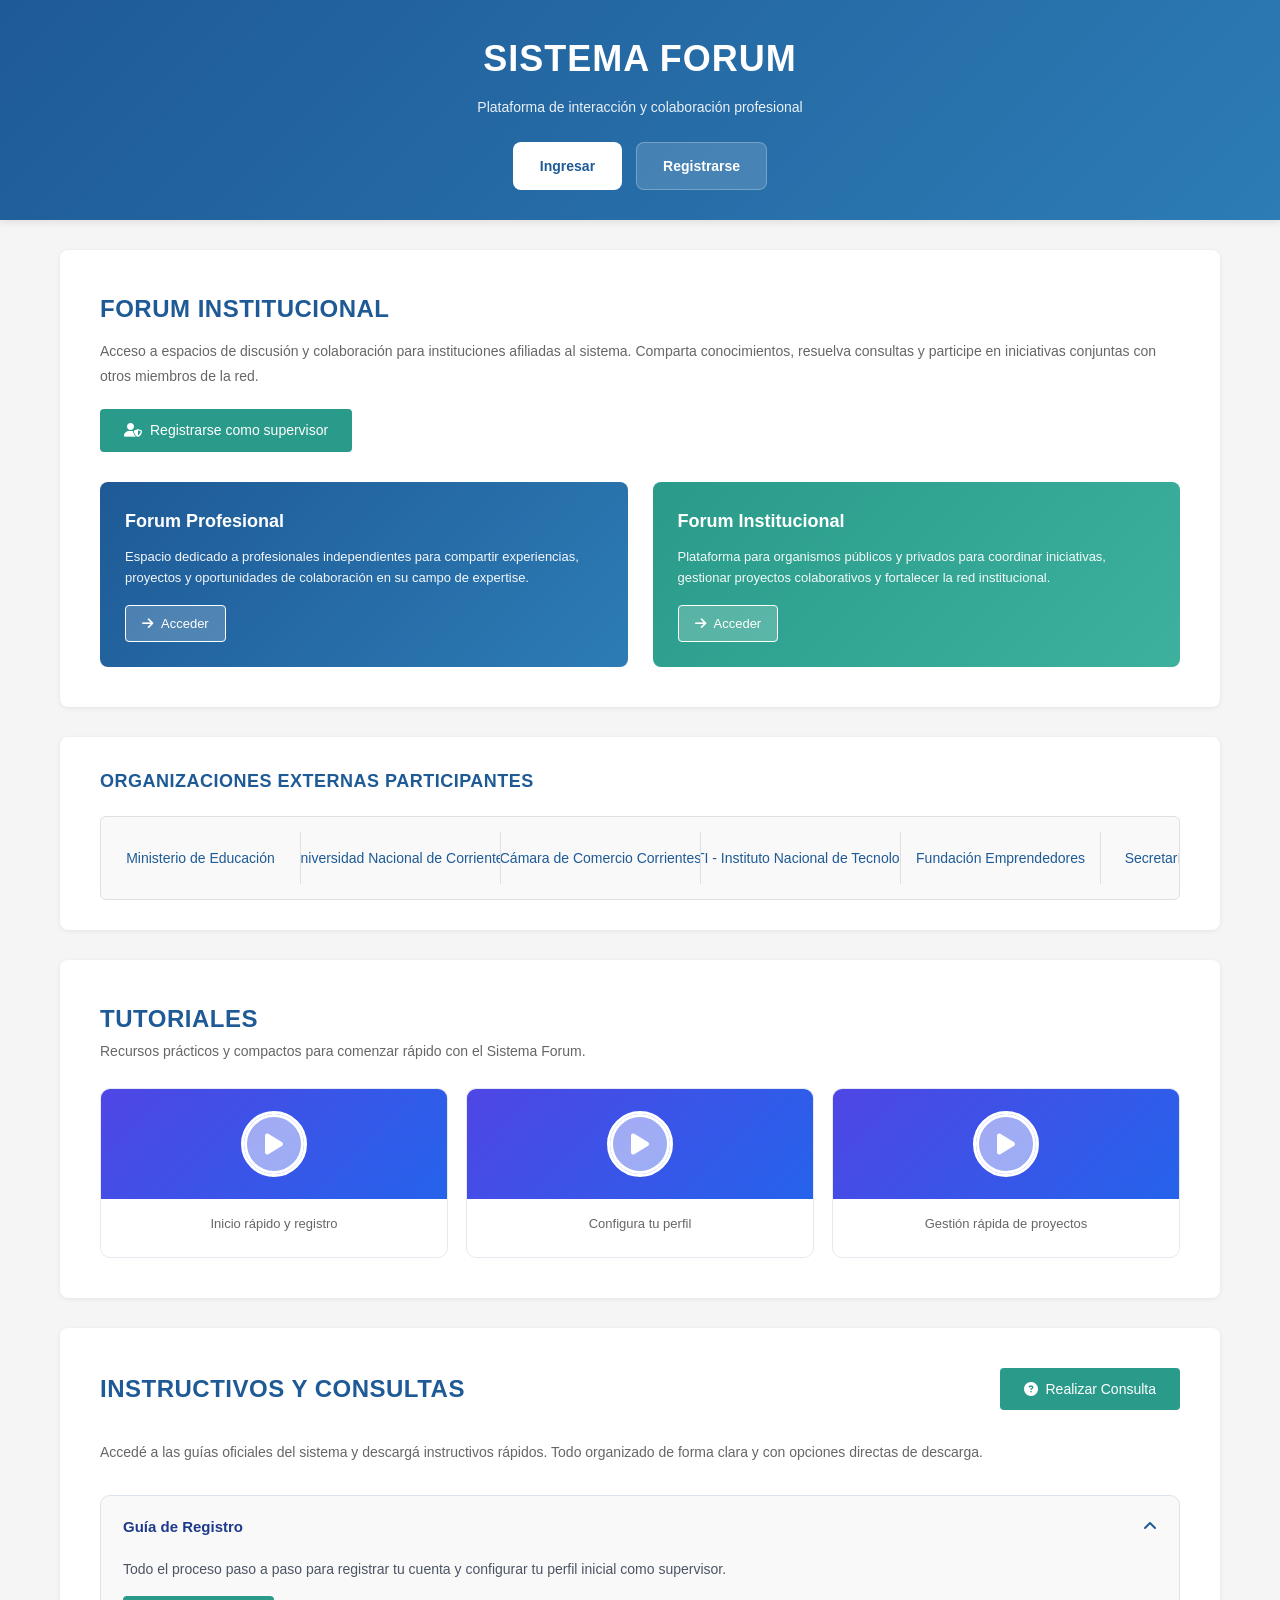
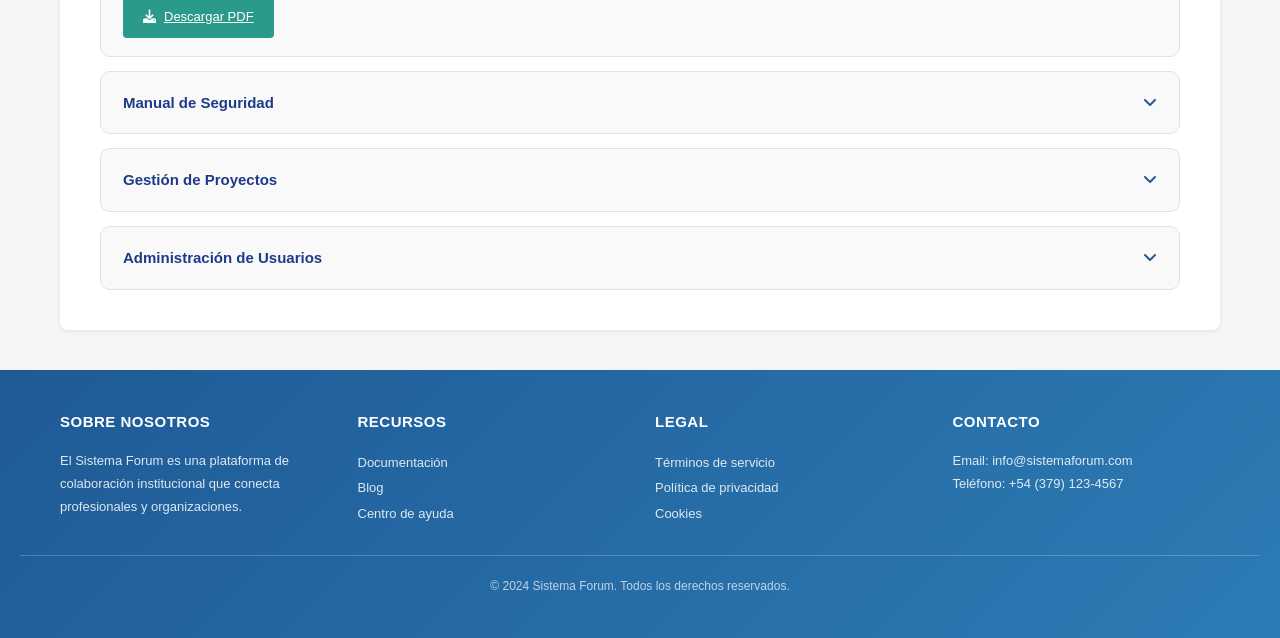
==== sistema_forum (1).html @ aa0a48fd "Add files via upload" ====
<!doctype html>
<html lang="es">
  <head>
    <meta charset="UTF-8" />
    <meta name="viewport" content="width=device-width, initial-scale=1.0" />
    <title>Sistema Forum</title>
    <link
      rel="stylesheet"
      href="https://cdnjs.cloudflare.com/ajax/libs/font-awesome/6.4.0/css/all.min.css"
    />
    <style>
      * {
        margin: 0;
        padding: 0;
        box-sizing: border-box;
      }

      body {
        font-family:
          -apple-system, BlinkMacSystemFont, "Segoe UI", Roboto,
          "Helvetica Neue", Arial, sans-serif;
        background-color: #f5f5f5;
        color: #333;
        line-height: 1.6;
      }

      /* Header */
      header {
        background: linear-gradient(135deg, #1e5a96 0%, #2d7cb5 100%);
        color: white;
        padding: 30px 20px;
        text-align: center;
        box-shadow: 0 2px 8px rgba(0, 0, 0, 0.1);
        position: relative;
      }

      .hero-actions {
        display: flex;
        justify-content: center;
        flex-wrap: wrap;
        gap: 14px;
        margin-top: 24px;
      }

      .btn {
        display: inline-flex;
        align-items: center;
        justify-content: center;
        padding: 12px 26px;
        font-weight: 600;
        border-radius: 8px;
        text-decoration: none;
        transition: all 0.2s ease;
        font-size: 14px;
        border: 1px solid transparent;
      }

      .btn-hero {
        background: #ffffff;
        color: #1e5a96;
        border-color: rgba(255, 255, 255, 0.5);
      }

      .btn-hero:hover {
        background: rgba(255, 255, 255, 0.95);
        transform: translateY(-1px);
      }

      .btn-secondary {
        background: rgba(255, 255, 255, 0.15);
        color: white;
        border-color: rgba(255, 255, 255, 0.25);
      }

      .btn-secondary:hover {
        background: rgba(255, 255, 255, 0.3);
        transform: translateY(-1px);
      }

      .btn-action {
        background: #2a9b8a;
        color: white;
        padding: 10px 24px;
        border: none;
        border-radius: 4px;
        cursor: pointer;
        font-weight: 500;
        font-size: 14px;
        transition: background 0.3s;
        text-decoration: none;
        display: inline-flex;
        align-items: center;
        gap: 8px;
      }

      .btn-action:hover {
        background: #229073;
      }

      header h1 {
        font-size: 36px;
        font-weight: 600;
        margin-bottom: 8px;
        letter-spacing: 1px;
      }

      header p {
        font-size: 14px;
        color: rgba(255, 255, 255, 0.9);
      }

      /* Container */
      .container {
        max-width: 1200px;
        margin: 0 auto;
        padding: 0 20px;
      }

      /* Sección Principal */
      section {
        background: white;
        margin: 30px auto;
        padding: 40px;
        border-radius: 8px;
        box-shadow: 0 1px 4px rgba(0, 0, 0, 0.08);
      }

      .section-header {
        display: flex;
        justify-content: space-between;
        align-items: center;
        margin-bottom: 10px;
      }

      section h2 {
        font-size: 24px;
        font-weight: 600;
        color: #1e5a96;
        text-transform: uppercase;
        letter-spacing: 0.5px;
      }

      section > p:first-of-type {
        color: #666;
        margin-bottom: 20px;
        font-size: 14px;
        line-height: 1.8;
      }

      /* Action Button */
      .btn-primary {
        background: #1e5a96;
        color: white;
        padding: 11px 28px;
        border: none;
        border-radius: 4px;
        text-decoration: none;
        cursor: pointer;
        font-weight: 500;
        font-size: 14px;
        transition: background 0.3s;
        display: inline-block;
      }

      .btn-primary:hover {
        background: #164272;
      }

      .btn-action {
        background: #2a9b8a;
        color: white;
        padding: 10px 24px;
        border: none;
        border-radius: 4px;
        cursor: pointer;
        font-weight: 500;
        font-size: 14px;
        transition: background 0.3s;
        text-decoration: none;
        display: inline-flex;
        align-items: center;
        gap: 8px;
      }

      .btn-action:hover {
        background: #229073;
      }

      /* Forums Cards */
      .forums-container {
        display: grid;
        grid-template-columns: repeat(auto-fit, minmax(280px, 1fr));
        gap: 25px;
        margin-top: 30px;
      }

      .forum-card {
        padding: 25px;
        border-radius: 8px;
        color: white;
        display: flex;
        flex-direction: column;
        transition:
          transform 0.3s,
          box-shadow 0.3s;
      }

      .forum-card:hover {
        transform: translateY(-4px);
        box-shadow: 0 8px 16px rgba(0, 0, 0, 0.15);
      }

      .forum-card.profesional {
        background: linear-gradient(135deg, #1e5a96 0%, #2d7cb5 100%);
      }

      .forum-card.institucional {
        background: linear-gradient(135deg, #2a9b8a 0%, #3db09e 100%);
      }

      .forum-card h3 {
        font-size: 18px;
        font-weight: 600;
        margin-bottom: 12px;
      }

      .forum-card p {
        font-size: 13px;
        line-height: 1.6;
        opacity: 0.95;
        flex-grow: 1;
        margin-bottom: 16px;
      }

      .forum-card-button {
        background: rgba(255, 255, 255, 0.2);
        border: 1.5px solid white;
        color: white;
        padding: 10px 16px;
        border-radius: 4px;
        cursor: pointer;
        font-weight: 500;
        font-size: 13px;
        transition: all 0.3s;
        align-self: flex-start;
        display: inline-flex;
        align-items: center;
        gap: 8px;
      }

      .forum-card-button:hover {
        background: rgba(255, 255, 255, 0.3);
      }

      /* Carrusel de Organizaciones */
      .carousel-section {
        margin: 30px auto;
        background: white;
        padding: 30px 40px;
        border-radius: 8px;
        box-shadow: 0 1px 4px rgba(0, 0, 0, 0.08);
      }

      .carousel-section h3 {
        font-size: 18px;
        font-weight: 600;
        color: #1e5a96;
        margin-bottom: 20px;
        text-transform: uppercase;
        letter-spacing: 0.5px;
      }

      .carousel-wrapper {
        overflow: hidden;
        background: #f9f9f9;
        border-radius: 6px;
        border: 1px solid #e0e0e0;
      }

      .carousel-track {
        display: flex;
        animation: scroll-left 20s linear infinite;
        width: max-content;
        padding: 15px 0;
      }

      .carousel-track:hover {
        animation-play-state: paused;
      }

      @keyframes scroll-left {
        0% {
          transform: translateX(0);
        }
        100% {
          transform: translateX(-50%);
        }
      }

      .carousel-item {
        flex-shrink: 0;
        width: 200px;
        height: auto;
        display: flex;
        align-items: center;
        justify-content: center;
        padding: 15px 20px;
        font-size: 14px;
        font-weight: 500;
        color: #1e5a96;
        border-right: 1px solid #e0e0e0;
        text-align: center;
        white-space: nowrap;
        overflow: hidden;
        text-overflow: ellipsis;
      }

      .carousel-item:last-child {
        border-right: none;
      }

      /* Tutoriales */
      .tutorials-container {
        display: grid;
        grid-template-columns: repeat(auto-fit, minmax(220px, 1fr));
        gap: 18px;
        margin-top: 24px;
      }

      .tutorial-card {
        background: #ffffff;
        border-radius: 10px;
        overflow: hidden;
        border: 1px solid #e6eaf0;
        transition:
          transform 0.25s,
          box-shadow 0.25s;
        cursor: pointer;
        position: relative;
        min-height: 170px;
      }

      .tutorial-card:hover {
        transform: translateY(-3px);
        box-shadow: 0 6px 15px rgba(0, 0, 0, 0.08);
      }

      .tutorial-thumbnail {
        width: 100%;
        height: 110px;
        background: linear-gradient(135deg, #4f46e5 0%, #2563eb 100%);
        display: flex;
        align-items: center;
        justify-content: center;
        font-size: 42px;
        color: white;
        position: relative;
        overflow: hidden;
      }

      .tutorial-thumbnail::after {
        content: "";
        position: absolute;
        width: 60px;
        height: 60px;
        background: rgba(255, 255, 255, 0.3);
        border-radius: 50%;
        display: flex;
        align-items: center;
        justify-content: center;
        border: 3px solid white;
      }

      .tutorial-card:hover .tutorial-thumbnail::after {
        background: rgba(255, 255, 255, 0.5);
      }

      .play-icon {
        position: absolute;
        width: 60px;
        height: 60px;
        background: rgba(255, 255, 255, 0.3);
        border-radius: 50%;
        display: flex;
        align-items: center;
        justify-content: center;
        border: 3px solid white;
        font-size: 24px;
        color: white;
        transition: all 0.3s;
      }

      .tutorial-card:hover .play-icon {
        background: rgba(255, 255, 255, 0.6);
        transform: scale(1.1);
      }

      .tutorial-content {
        padding: 15px;
        text-align: center;
      }

      .tutorial-content p {
        font-size: 13px;
        color: #666;
        font-weight: 500;
      }

      /* Instructivos - PDFs */
      .instructivos-section {
        background: white;
        margin: 30px auto;
        padding: 40px;
        border-radius: 8px;
        box-shadow: 0 1px 4px rgba(0, 0, 0, 0.08);
      }

      .instructivos-header {
        display: flex;
        justify-content: space-between;
        align-items: center;
        margin-bottom: 30px;
      }

      .instructivos-header h2 {
        font-size: 24px;
        font-weight: 600;
        color: #1e5a96;
        text-transform: uppercase;
        letter-spacing: 0.5px;
      }

      .instructivos-grid {
        display: grid;
        grid-template-columns: repeat(auto-fit, minmax(300px, 1fr));
        gap: 20px;
        margin-top: 20px;
      }

      .pdf-item {
        background: #f9f9f9;
        border: 1px solid #e0e0e0;
        border-radius: 6px;
        padding: 20px;
        display: flex;
        flex-direction: column;
        transition: all 0.3s;
      }

      .pdf-item:hover {
        box-shadow: 0 4px 12px rgba(0, 0, 0, 0.1);
        transform: translateY(-2px);
      }

      .pdf-icon {
        width: 50px;
        height: 50px;
        background: linear-gradient(135deg, #d85a30 0%, #993c1d 100%);
        border-radius: 4px;
        display: flex;
        align-items: center;
        justify-content: center;
        color: white;
        font-size: 24px;
        margin-bottom: 15px;
      }

      .pdf-item h3 {
        font-size: 15px;
        font-weight: 600;
        color: #1e5a96;
        margin-bottom: 8px;
      }

      .pdf-item p {
        font-size: 13px;
        color: #666;
        line-height: 1.6;
        flex-grow: 1;
        margin-bottom: 15px;
      }

      .btn-download {
        background: #2a9b8a;
        color: white;
        padding: 10px 20px;
        border: none;
        border-radius: 4px;
        cursor: pointer;
        font-weight: 500;
        font-size: 13px;
        transition: background 0.3s;
        display: inline-flex;
        align-items: center;
        gap: 8px;
        align-self: flex-start;
      }

      .btn-download:hover {
        background: #229073;
      }

      /* Acordeón simplificado para instructivos */
      .accordion {
        display: grid;
        gap: 14px;
      }

      .accordion-item {
        background: #f9f9f9;
        border: 1px solid #dce3ea;
        border-radius: 10px;
        overflow: hidden;
      }

      .accordion-item summary {
        list-style: none;
        cursor: pointer;
        padding: 18px 22px;
        display: flex;
        justify-content: space-between;
        align-items: center;
        font-weight: 600;
        color: #1e3a8a;
        font-size: 15px;
      }

      .accordion-item summary::-webkit-details-marker {
        display: none;
      }

      .accordion-item summary::after {
        content: "\f107";
        font-family: "Font Awesome 6 Free";
        font-weight: 900;
        font-size: 16px;
        color: #1e5a96;
      }

      .accordion-item[open] summary::after {
        content: "\f106";
      }

      .accordion-body {
        padding: 0 22px 18px;
        color: #4b5563;
        font-size: 14px;
        line-height: 1.7;
      }

      .accordion-body p {
        margin-bottom: 14px;
      }

      .accordion-body .btn-download {
        margin-top: 0;
      }

      /* Footer */
      footer {
        background: linear-gradient(135deg, #1e5a96 0%, #2d7cb5 100%);
        color: white;
        padding: 40px 20px;
        text-align: center;
        margin-top: 40px;
      }

      footer .container {
        display: grid;
        grid-template-columns: repeat(auto-fit, minmax(200px, 1fr));
        gap: 30px;
        text-align: left;
        margin-bottom: 30px;
      }

      footer h3 {
        font-size: 15px;
        font-weight: 600;
        margin-bottom: 15px;
        text-transform: uppercase;
        letter-spacing: 0.5px;
      }

      footer p,
      footer a {
        font-size: 13px;
        color: rgba(255, 255, 255, 0.85);
        text-decoration: none;
        line-height: 1.8;
      }

      footer a:hover {
        color: white;
      }

      footer .divider {
        width: 100%;
        height: 1px;
        background: rgba(255, 255, 255, 0.2);
        margin: 20px 0;
      }

      footer .bottom-text {
        font-size: 12px;
        color: rgba(255, 255, 255, 0.7);
      }

      /* Responsive */
      @media (max-width: 768px) {
        header h1 {
          font-size: 28px;
        }

        .header-top {
          flex-direction: column;
          gap: 8px;
        }

        .btn-header {
          width: 100%;
        }

        section,
        .carousel-section {
          padding: 25px;
          margin: 20px auto;
        }

        .section-header {
          flex-direction: column;
          align-items: flex-start;
          gap: 15px;
        }

        .forums-container {
          grid-template-columns: 1fr;
        }

        .tutorials-container {
          grid-template-columns: repeat(2, 1fr);
        }

        .instructivos-grid {
          grid-template-columns: 1fr;
        }

        .carousel-item {
          width: 150px;
          padding: 12px 15px;
        }

        .carousel-track {
          padding: 12px 0;
        }
      }
    </style>
  </head>
  <body>
    <!-- Header -->
    <header>
      <h1>SISTEMA FORUM</h1>
      <p>Plataforma de interacción y colaboración profesional</p>
      <div class="hero-actions">
        <a href="#" class="btn btn-hero">Ingresar</a>
        <a href="#" class="btn btn-secondary">Registrarse</a>
      </div>
    </header>

    <!-- Contenedor Principal -->
    <div class="container">
      <!-- Sección Forum Institucional -->
      <section>
        <div class="section-header">
          <h2>Forum Institucional</h2>
        </div>
        <p>
          Acceso a espacios de discusión y colaboración para instituciones
          afiliadas al sistema. Comparta conocimientos, resuelva consultas y
          participe en iniciativas conjuntas con otros miembros de la red.
        </p>
        <a href="#" class="btn-action"
          ><i class="fas fa-user-shield"></i> Registrarse como supervisor</a
        >

        <div class="forums-container">
          <div class="forum-card profesional">
            <h3>Forum Profesional</h3>
            <p>
              Espacio dedicado a profesionales independientes para compartir
              experiencias, proyectos y oportunidades de colaboración en su
              campo de expertise.
            </p>
            <button class="forum-card-button">
              <i class="fas fa-arrow-right"></i> Acceder
            </button>
          </div>
          <div class="forum-card institucional">
            <h3>Forum Institucional</h3>
            <p>
              Plataforma para organismos públicos y privados para coordinar
              iniciativas, gestionar proyectos colaborativos y fortalecer la red
              institucional.
            </p>
            <button class="forum-card-button">
              <i class="fas fa-arrow-right"></i> Acceder
            </button>
          </div>
        </div>
      </section>

      <!-- Carrusel de Organizaciones -->
      <div class="carousel-section">
        <h3>Organizaciones Externas Participantes</h3>
        <div class="carousel-wrapper">
          <div class="carousel-track">
            <div class="carousel-item">Ministerio de Educación</div>
            <div class="carousel-item">Universidad Nacional de Corrientes</div>
            <div class="carousel-item">Cámara de Comercio Corrientes</div>
            <div class="carousel-item">
              INTI - Instituto Nacional de Tecnología
            </div>
            <div class="carousel-item">Fundación Emprendedores</div>
            <div class="carousel-item">Secretaría de Desarrollo</div>
            <div class="carousel-item">Asociación de Profesionales</div>
            <div class="carousel-item">Banco de Desarrollo</div>
            <div class="carousel-item">Ministerio de Educación</div>
            <div class="carousel-item">Universidad Nacional de Corrientes</div>
            <div class="carousel-item">Cámara de Comercio Corrientes</div>
            <div class="carousel-item">
              INTI - Instituto Nacional de Tecnología
            </div>
            <div class="carousel-item">Fundación Emprendedores</div>
            <div class="carousel-item">Secretaría de Desarrollo</div>
            <div class="carousel-item">Asociación de Profesionales</div>
            <div class="carousel-item">Banco de Desarrollo</div>
          </div>
        </div>
      </div>

      <!-- Sección Tutoriales -->
      <section>
        <h2>Tutoriales</h2>
        <p>
          Recursos prácticos y compactos para comenzar rápido con el Sistema
          Forum.
        </p>

        <div class="tutorials-container">
          <a
            href="https://youtube.com"
            target="_blank"
            style="text-decoration: none; color: inherit"
          >
            <div class="tutorial-card">
              <div class="tutorial-thumbnail">
                <i class="fas fa-play play-icon"></i>
              </div>
              <div class="tutorial-content">
                <p>Inicio rápido y registro</p>
              </div>
            </div>
          </a>
          <a
            href="https://youtube.com"
            target="_blank"
            style="text-decoration: none; color: inherit"
          >
            <div class="tutorial-card">
              <div class="tutorial-thumbnail">
                <i class="fas fa-play play-icon"></i>
              </div>
              <div class="tutorial-content">
                <p>Configura tu perfil</p>
              </div>
            </div>
          </a>
          <a
            href="https://youtube.com"
            target="_blank"
            style="text-decoration: none; color: inherit"
          >
            <div class="tutorial-card">
              <div class="tutorial-thumbnail">
                <i class="fas fa-play play-icon"></i>
              </div>
              <div class="tutorial-content">
                <p>Gestión rápida de proyectos</p>
              </div>
            </div>
          </a>
        </div>
      </section>

      <!-- Sección Instructivos y Consultas -->
      <div class="instructivos-section">
        <div class="instructivos-header">
          <h2>Instructivos y Consultas</h2>
          <a href="consultas.html" class="btn-action">
            <i class="fas fa-question-circle"></i> Realizar Consulta
          </a>
        </div>
        <p
          style="
            color: #666;
            margin-bottom: 30px;
            font-size: 14px;
            line-height: 1.8;
          "
        >
          Accedé a las guías oficiales del sistema y descargá instructivos
          rápidos. Todo organizado de forma clara y con opciones directas de
          descarga.
        </p>

        <div class="accordion">
          <details class="accordion-item" open>
            <summary>Guía de Registro</summary>
            <div class="accordion-body">
              <p>
                Todo el proceso paso a paso para registrar tu cuenta y
                configurar tu perfil inicial como supervisor.
              </p>
              <a href="#" class="btn-download"
                ><i class="fas fa-download"></i> Descargar PDF</a
              >
            </div>
          </details>
          <details class="accordion-item">
            <summary>Manual de Seguridad</summary>
            <div class="accordion-body">
              <p>
                Consejos prácticos para proteger tu acceso, gestionar
                contraseñas y mantener tus datos seguros en el sistema.
              </p>
              <a href="#" class="btn-download"
                ><i class="fas fa-download"></i> Descargar PDF</a
              >
            </div>
          </details>
          <details class="accordion-item">
            <summary>Gestión de Proyectos</summary>
            <div class="accordion-body">
              <p>
                Aprendé a crear y organizar proyectos, asignar equipos y avanzar
                con seguimiento claro y colaborativo.
              </p>
              <a href="#" class="btn-download"
                ><i class="fas fa-download"></i> Descargar PDF</a
              >
            </div>
          </details>
          <details class="accordion-item">
            <summary>Administración de Usuarios</summary>
            <div class="accordion-body">
              <p>
                Guía práctica para invitar colaboradores, asignar permisos y
                administrar accesos al sistema.
              </p>
              <a href="#" class="btn-download"
                ><i class="fas fa-download"></i> Descargar PDF</a
              >
            </div>
          </details>
        </div>
      </div>
    </div>

    <!-- Footer -->
    <footer>
      <div class="container">
        <div>
          <h3>Sobre Nosotros</h3>
          <p>
            El Sistema Forum es una plataforma de colaboración institucional que
            conecta profesionales y organizaciones.
          </p>
        </div>
        <div>
          <h3>Recursos</h3>
          <a href="#">Documentación</a><br />
          <a href="#">Blog</a><br />
          <a href="#">Centro de ayuda</a>
        </div>
        <div>
          <h3>Legal</h3>
          <a href="#">Términos de servicio</a><br />
          <a href="#">Política de privacidad</a><br />
          <a href="#">Cookies</a>
        </div>
        <div>
          <h3>Contacto</h3>
          <p>Email: info@sistemaforum.com</p>
          <p>Teléfono: +54 (379) 123-4567</p>
        </div>
      </div>
      <div class="divider"></div>
      <p class="bottom-text">
        &copy; 2024 Sistema Forum. Todos los derechos reservados.
      </p>
    </footer>
  </body>
</html>
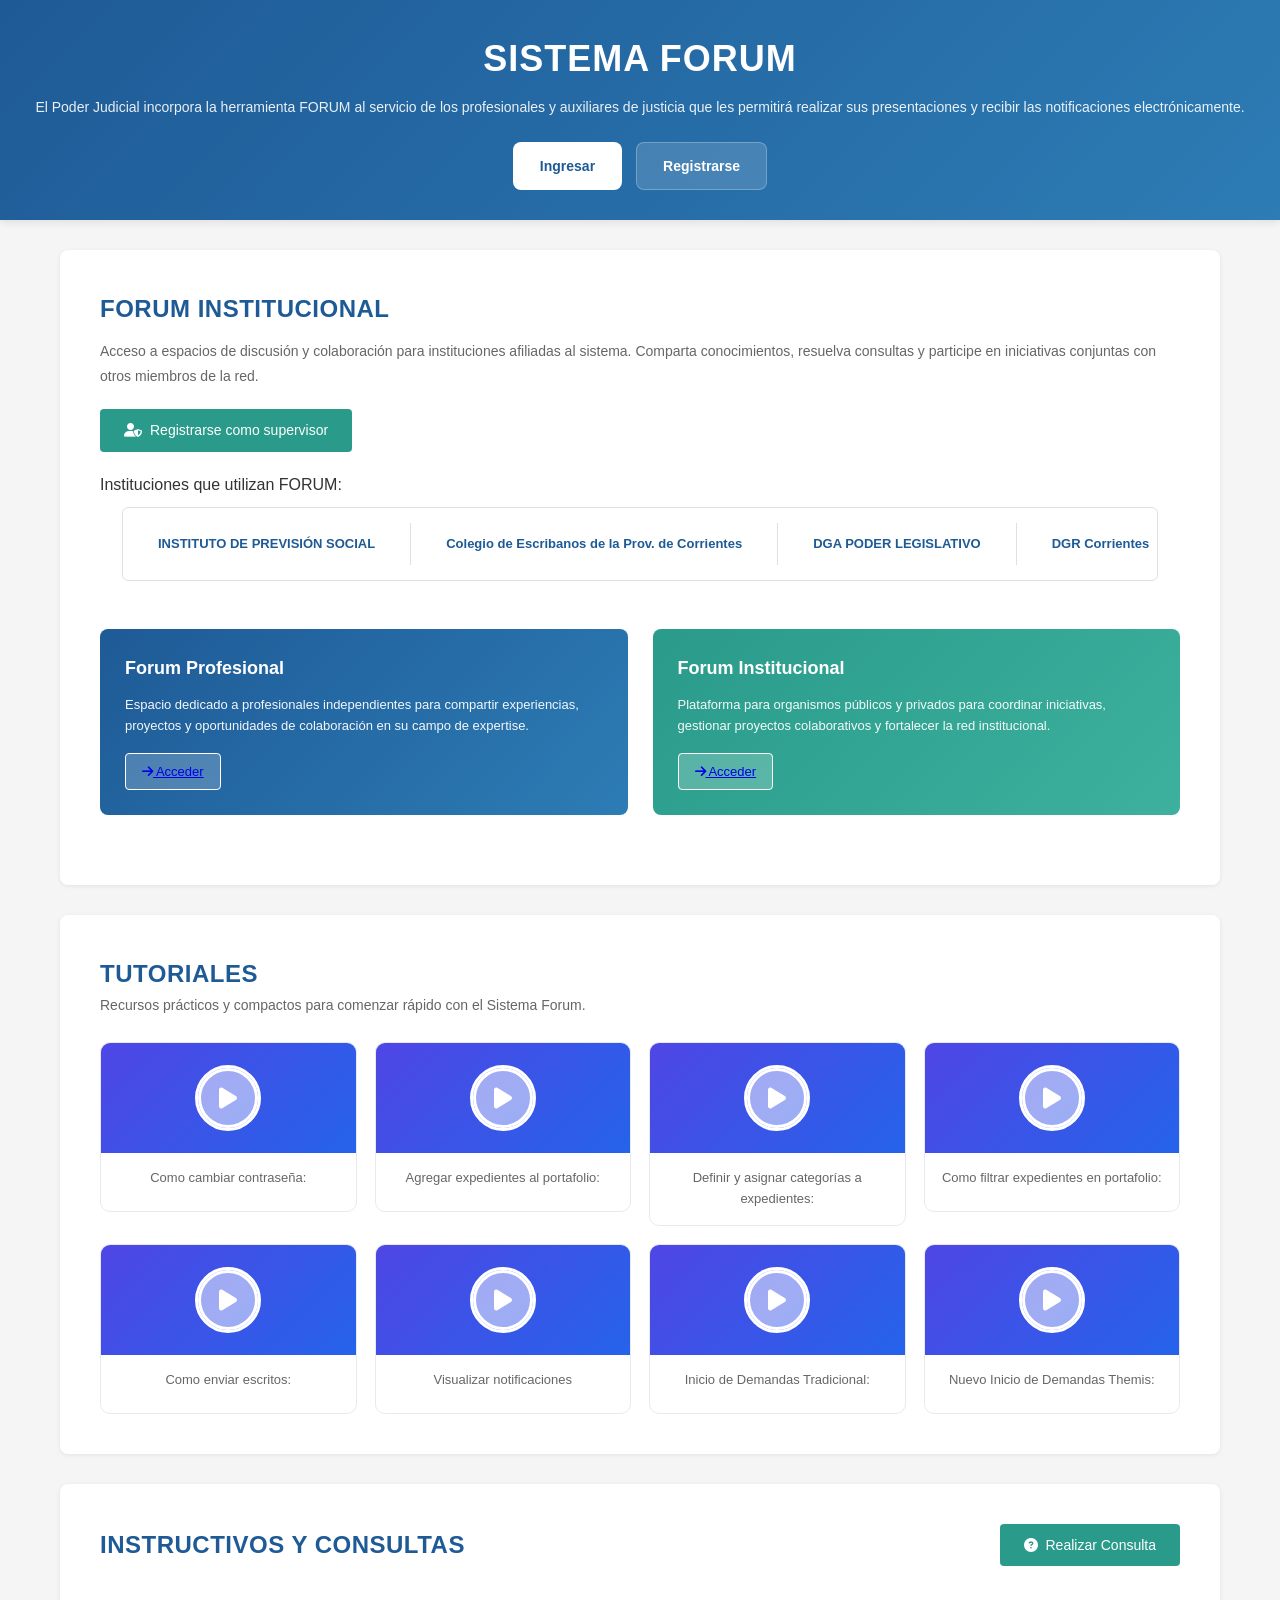
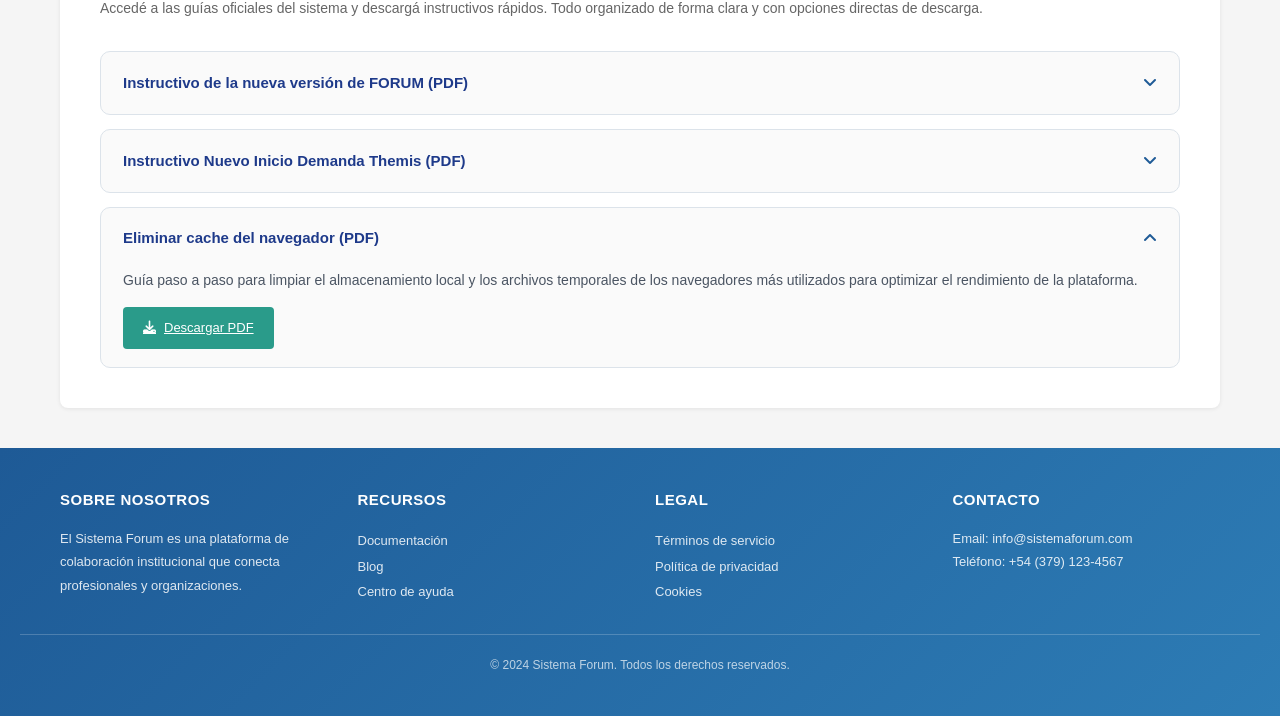
==== commit 59156fda: "Add files via upload" ====
--- a/sistema_forum (1).html
+++ b/sistema_forum (1).html
@@ -4,671 +4,28 @@
     <meta charset="UTF-8" />
     <meta name="viewport" content="width=device-width, initial-scale=1.0" />
     <title>Sistema Forum</title>
+    
+    <!-- FAVICON - Agrega esta línea -->
+    <link rel="icon" type="image/x-icon" target="_blank" href="https://images.seeklogo.com/logo-png/4/1/escudo-de-corrientes-logo-png_seeklogo-48926.png?v=1954885437480782368" />
+    
     <link
       rel="stylesheet"
       href="https://cdnjs.cloudflare.com/ajax/libs/font-awesome/6.4.0/css/all.min.css"
     />
-    <style>
-      * {
-        margin: 0;
-        padding: 0;
-        box-sizing: border-box;
-      }
-
-      body {
-        font-family:
-          -apple-system, BlinkMacSystemFont, "Segoe UI", Roboto,
-          "Helvetica Neue", Arial, sans-serif;
-        background-color: #f5f5f5;
-        color: #333;
-        line-height: 1.6;
-      }
-
-      /* Header */
-      header {
-        background: linear-gradient(135deg, #1e5a96 0%, #2d7cb5 100%);
-        color: white;
-        padding: 30px 20px;
-        text-align: center;
-        box-shadow: 0 2px 8px rgba(0, 0, 0, 0.1);
-        position: relative;
-      }
-
-      .hero-actions {
-        display: flex;
-        justify-content: center;
-        flex-wrap: wrap;
-        gap: 14px;
-        margin-top: 24px;
-      }
-
-      .btn {
-        display: inline-flex;
-        align-items: center;
-        justify-content: center;
-        padding: 12px 26px;
-        font-weight: 600;
-        border-radius: 8px;
-        text-decoration: none;
-        transition: all 0.2s ease;
-        font-size: 14px;
-        border: 1px solid transparent;
-      }
-
-      .btn-hero {
-        background: #ffffff;
-        color: #1e5a96;
-        border-color: rgba(255, 255, 255, 0.5);
-      }
-
-      .btn-hero:hover {
-        background: rgba(255, 255, 255, 0.95);
-        transform: translateY(-1px);
-      }
-
-      .btn-secondary {
-        background: rgba(255, 255, 255, 0.15);
-        color: white;
-        border-color: rgba(255, 255, 255, 0.25);
-      }
-
-      .btn-secondary:hover {
-        background: rgba(255, 255, 255, 0.3);
-        transform: translateY(-1px);
-      }
-
-      .btn-action {
-        background: #2a9b8a;
-        color: white;
-        padding: 10px 24px;
-        border: none;
-        border-radius: 4px;
-        cursor: pointer;
-        font-weight: 500;
-        font-size: 14px;
-        transition: background 0.3s;
-        text-decoration: none;
-        display: inline-flex;
-        align-items: center;
-        gap: 8px;
-      }
-
-      .btn-action:hover {
-        background: #229073;
-      }
-
-      header h1 {
-        font-size: 36px;
-        font-weight: 600;
-        margin-bottom: 8px;
-        letter-spacing: 1px;
-      }
-
-      header p {
-        font-size: 14px;
-        color: rgba(255, 255, 255, 0.9);
-      }
-
-      /* Container */
-      .container {
-        max-width: 1200px;
-        margin: 0 auto;
-        padding: 0 20px;
-      }
-
-      /* Sección Principal */
-      section {
-        background: white;
-        margin: 30px auto;
-        padding: 40px;
-        border-radius: 8px;
-        box-shadow: 0 1px 4px rgba(0, 0, 0, 0.08);
-      }
-
-      .section-header {
-        display: flex;
-        justify-content: space-between;
-        align-items: center;
-        margin-bottom: 10px;
-      }
-
-      section h2 {
-        font-size: 24px;
-        font-weight: 600;
-        color: #1e5a96;
-        text-transform: uppercase;
-        letter-spacing: 0.5px;
-      }
-
-      section > p:first-of-type {
-        color: #666;
-        margin-bottom: 20px;
-        font-size: 14px;
-        line-height: 1.8;
-      }
-
-      /* Action Button */
-      .btn-primary {
-        background: #1e5a96;
-        color: white;
-        padding: 11px 28px;
-        border: none;
-        border-radius: 4px;
-        text-decoration: none;
-        cursor: pointer;
-        font-weight: 500;
-        font-size: 14px;
-        transition: background 0.3s;
-        display: inline-block;
-      }
-
-      .btn-primary:hover {
-        background: #164272;
-      }
-
-      .btn-action {
-        background: #2a9b8a;
-        color: white;
-        padding: 10px 24px;
-        border: none;
-        border-radius: 4px;
-        cursor: pointer;
-        font-weight: 500;
-        font-size: 14px;
-        transition: background 0.3s;
-        text-decoration: none;
-        display: inline-flex;
-        align-items: center;
-        gap: 8px;
-      }
-
-      .btn-action:hover {
-        background: #229073;
-      }
-
-      /* Forums Cards */
-      .forums-container {
-        display: grid;
-        grid-template-columns: repeat(auto-fit, minmax(280px, 1fr));
-        gap: 25px;
-        margin-top: 30px;
-      }
-
-      .forum-card {
-        padding: 25px;
-        border-radius: 8px;
-        color: white;
-        display: flex;
-        flex-direction: column;
-        transition:
-          transform 0.3s,
-          box-shadow 0.3s;
-      }
-
-      .forum-card:hover {
-        transform: translateY(-4px);
-        box-shadow: 0 8px 16px rgba(0, 0, 0, 0.15);
-      }
-
-      .forum-card.profesional {
-        background: linear-gradient(135deg, #1e5a96 0%, #2d7cb5 100%);
-      }
-
-      .forum-card.institucional {
-        background: linear-gradient(135deg, #2a9b8a 0%, #3db09e 100%);
-      }
-
-      .forum-card h3 {
-        font-size: 18px;
-        font-weight: 600;
-        margin-bottom: 12px;
-      }
-
-      .forum-card p {
-        font-size: 13px;
-        line-height: 1.6;
-        opacity: 0.95;
-        flex-grow: 1;
-        margin-bottom: 16px;
-      }
-
-      .forum-card-button {
-        background: rgba(255, 255, 255, 0.2);
-        border: 1.5px solid white;
-        color: white;
-        padding: 10px 16px;
-        border-radius: 4px;
-        cursor: pointer;
-        font-weight: 500;
-        font-size: 13px;
-        transition: all 0.3s;
-        align-self: flex-start;
-        display: inline-flex;
-        align-items: center;
-        gap: 8px;
-      }
-
-      .forum-card-button:hover {
-        background: rgba(255, 255, 255, 0.3);
-      }
-
-      /* Carrusel de Organizaciones */
-      .carousel-section {
-        margin: 30px auto;
-        background: white;
-        padding: 30px 40px;
-        border-radius: 8px;
-        box-shadow: 0 1px 4px rgba(0, 0, 0, 0.08);
-      }
-
-      .carousel-section h3 {
-        font-size: 18px;
-        font-weight: 600;
-        color: #1e5a96;
-        margin-bottom: 20px;
-        text-transform: uppercase;
-        letter-spacing: 0.5px;
-      }
-
-      .carousel-wrapper {
-        overflow: hidden;
-        background: #f9f9f9;
-        border-radius: 6px;
-        border: 1px solid #e0e0e0;
-      }
-
-      .carousel-track {
-        display: flex;
-        animation: scroll-left 20s linear infinite;
-        width: max-content;
-        padding: 15px 0;
-      }
-
-      .carousel-track:hover {
-        animation-play-state: paused;
-      }
-
-      @keyframes scroll-left {
-        0% {
-          transform: translateX(0);
-        }
-        100% {
-          transform: translateX(-50%);
-        }
-      }
-
-      .carousel-item {
-        flex-shrink: 0;
-        width: 200px;
-        height: auto;
-        display: flex;
-        align-items: center;
-        justify-content: center;
-        padding: 15px 20px;
-        font-size: 14px;
-        font-weight: 500;
-        color: #1e5a96;
-        border-right: 1px solid #e0e0e0;
-        text-align: center;
-        white-space: nowrap;
-        overflow: hidden;
-        text-overflow: ellipsis;
-      }
-
-      .carousel-item:last-child {
-        border-right: none;
-      }
-
-      /* Tutoriales */
-      .tutorials-container {
-        display: grid;
-        grid-template-columns: repeat(auto-fit, minmax(220px, 1fr));
-        gap: 18px;
-        margin-top: 24px;
-      }
-
-      .tutorial-card {
-        background: #ffffff;
-        border-radius: 10px;
-        overflow: hidden;
-        border: 1px solid #e6eaf0;
-        transition:
-          transform 0.25s,
-          box-shadow 0.25s;
-        cursor: pointer;
-        position: relative;
-        min-height: 170px;
-      }
-
-      .tutorial-card:hover {
-        transform: translateY(-3px);
-        box-shadow: 0 6px 15px rgba(0, 0, 0, 0.08);
-      }
-
-      .tutorial-thumbnail {
-        width: 100%;
-        height: 110px;
-        background: linear-gradient(135deg, #4f46e5 0%, #2563eb 100%);
-        display: flex;
-        align-items: center;
-        justify-content: center;
-        font-size: 42px;
-        color: white;
-        position: relative;
-        overflow: hidden;
-      }
-
-      .tutorial-thumbnail::after {
-        content: "";
-        position: absolute;
-        width: 60px;
-        height: 60px;
-        background: rgba(255, 255, 255, 0.3);
-        border-radius: 50%;
-        display: flex;
-        align-items: center;
-        justify-content: center;
-        border: 3px solid white;
-      }
-
-      .tutorial-card:hover .tutorial-thumbnail::after {
-        background: rgba(255, 255, 255, 0.5);
-      }
-
-      .play-icon {
-        position: absolute;
-        width: 60px;
-        height: 60px;
-        background: rgba(255, 255, 255, 0.3);
-        border-radius: 50%;
-        display: flex;
-        align-items: center;
-        justify-content: center;
-        border: 3px solid white;
-        font-size: 24px;
-        color: white;
-        transition: all 0.3s;
-      }
-
-      .tutorial-card:hover .play-icon {
-        background: rgba(255, 255, 255, 0.6);
-        transform: scale(1.1);
-      }
-
-      .tutorial-content {
-        padding: 15px;
-        text-align: center;
-      }
-
-      .tutorial-content p {
-        font-size: 13px;
-        color: #666;
-        font-weight: 500;
-      }
-
-      /* Instructivos - PDFs */
-      .instructivos-section {
-        background: white;
-        margin: 30px auto;
-        padding: 40px;
-        border-radius: 8px;
-        box-shadow: 0 1px 4px rgba(0, 0, 0, 0.08);
-      }
-
-      .instructivos-header {
-        display: flex;
-        justify-content: space-between;
-        align-items: center;
-        margin-bottom: 30px;
-      }
-
-      .instructivos-header h2 {
-        font-size: 24px;
-        font-weight: 600;
-        color: #1e5a96;
-        text-transform: uppercase;
-        letter-spacing: 0.5px;
-      }
-
-      .instructivos-grid {
-        display: grid;
-        grid-template-columns: repeat(auto-fit, minmax(300px, 1fr));
-        gap: 20px;
-        margin-top: 20px;
-      }
-
-      .pdf-item {
-        background: #f9f9f9;
-        border: 1px solid #e0e0e0;
-        border-radius: 6px;
-        padding: 20px;
-        display: flex;
-        flex-direction: column;
-        transition: all 0.3s;
-      }
-
-      .pdf-item:hover {
-        box-shadow: 0 4px 12px rgba(0, 0, 0, 0.1);
-        transform: translateY(-2px);
-      }
-
-      .pdf-icon {
-        width: 50px;
-        height: 50px;
-        background: linear-gradient(135deg, #d85a30 0%, #993c1d 100%);
-        border-radius: 4px;
-        display: flex;
-        align-items: center;
-        justify-content: center;
-        color: white;
-        font-size: 24px;
-        margin-bottom: 15px;
-      }
-
-      .pdf-item h3 {
-        font-size: 15px;
-        font-weight: 600;
-        color: #1e5a96;
-        margin-bottom: 8px;
-      }
-
-      .pdf-item p {
-        font-size: 13px;
-        color: #666;
-        line-height: 1.6;
-        flex-grow: 1;
-        margin-bottom: 15px;
-      }
-
-      .btn-download {
-        background: #2a9b8a;
-        color: white;
-        padding: 10px 20px;
-        border: none;
-        border-radius: 4px;
-        cursor: pointer;
-        font-weight: 500;
-        font-size: 13px;
-        transition: background 0.3s;
-        display: inline-flex;
-        align-items: center;
-        gap: 8px;
-        align-self: flex-start;
-      }
-
-      .btn-download:hover {
-        background: #229073;
-      }
-
-      /* Acordeón simplificado para instructivos */
-      .accordion {
-        display: grid;
-        gap: 14px;
-      }
-
-      .accordion-item {
-        background: #f9f9f9;
-        border: 1px solid #dce3ea;
-        border-radius: 10px;
-        overflow: hidden;
-      }
-
-      .accordion-item summary {
-        list-style: none;
-        cursor: pointer;
-        padding: 18px 22px;
-        display: flex;
-        justify-content: space-between;
-        align-items: center;
-        font-weight: 600;
-        color: #1e3a8a;
-        font-size: 15px;
-      }
-
-      .accordion-item summary::-webkit-details-marker {
-        display: none;
-      }
-
-      .accordion-item summary::after {
-        content: "\f107";
-        font-family: "Font Awesome 6 Free";
-        font-weight: 900;
-        font-size: 16px;
-        color: #1e5a96;
-      }
-
-      .accordion-item[open] summary::after {
-        content: "\f106";
-      }
-
-      .accordion-body {
-        padding: 0 22px 18px;
-        color: #4b5563;
-        font-size: 14px;
-        line-height: 1.7;
-      }
-
-      .accordion-body p {
-        margin-bottom: 14px;
-      }
-
-      .accordion-body .btn-download {
-        margin-top: 0;
-      }
-
-      /* Footer */
-      footer {
-        background: linear-gradient(135deg, #1e5a96 0%, #2d7cb5 100%);
-        color: white;
-        padding: 40px 20px;
-        text-align: center;
-        margin-top: 40px;
-      }
-
-      footer .container {
-        display: grid;
-        grid-template-columns: repeat(auto-fit, minmax(200px, 1fr));
-        gap: 30px;
-        text-align: left;
-        margin-bottom: 30px;
-      }
-
-      footer h3 {
-        font-size: 15px;
-        font-weight: 600;
-        margin-bottom: 15px;
-        text-transform: uppercase;
-        letter-spacing: 0.5px;
-      }
-
-      footer p,
-      footer a {
-        font-size: 13px;
-        color: rgba(255, 255, 255, 0.85);
-        text-decoration: none;
-        line-height: 1.8;
-      }
-
-      footer a:hover {
-        color: white;
-      }
-
-      footer .divider {
-        width: 100%;
-        height: 1px;
-        background: rgba(255, 255, 255, 0.2);
-        margin: 20px 0;
-      }
-
-      footer .bottom-text {
-        font-size: 12px;
-        color: rgba(255, 255, 255, 0.7);
-      }
-
-      /* Responsive */
-      @media (max-width: 768px) {
-        header h1 {
-          font-size: 28px;
-        }
-
-        .header-top {
-          flex-direction: column;
-          gap: 8px;
-        }
-
-        .btn-header {
-          width: 100%;
-        }
-
-        section,
-        .carousel-section {
-          padding: 25px;
-          margin: 20px auto;
-        }
-
-        .section-header {
-          flex-direction: column;
-          align-items: flex-start;
-          gap: 15px;
-        }
-
-        .forums-container {
-          grid-template-columns: 1fr;
-        }
-
-        .tutorials-container {
-          grid-template-columns: repeat(2, 1fr);
-        }
-
-        .instructivos-grid {
-          grid-template-columns: 1fr;
-        }
-
-        .carousel-item {
-          width: 150px;
-          padding: 12px 15px;
-        }
-
-        .carousel-track {
-          padding: 12px 0;
-        }
-      }
-    </style>
+    <link rel="stylesheet" href="styles.css" />
   </head>
   <body>
-    <!-- Header -->
     <header>
       <h1>SISTEMA FORUM</h1>
-      <p>Plataforma de interacción y colaboración profesional</p>
+      <p>El Poder Judicial incorpora la herramienta FORUM al servicio de los profesionales y auxiliares de justicia que les permitirá realizar sus presentaciones y recibir las notificaciones electrónicamente.</p>
       <div class="hero-actions">
-        <a href="#" class="btn btn-hero">Ingresar</a>
-        <a href="#" class="btn btn-secondary">Registrarse</a>
+        <a target="_blank" href="https://forumbeta.juscorrientes.gov.ar/com.forum.wplogin" class="btn btn-hero">Ingresar</a>
+        <a target="_blank" href="https://forum.juscorrientes.gov.ar/servlet/com.forum.profesional?INS,0" class="btn btn-secondary">Registrarse</a>
       </div>
     </header>
 
-    <!-- Contenedor Principal -->
     <div class="container">
-      <!-- Sección Forum Institucional -->
+      
       <section>
         <div class="section-header">
           <h2>Forum Institucional</h2>
@@ -678,9 +35,41 @@
           afiliadas al sistema. Comparta conocimientos, resuelva consultas y
           participe en iniciativas conjuntas con otros miembros de la red.
         </p>
-        <a href="#" class="btn-action"
-          ><i class="fas fa-user-shield"></i> Registrarse como supervisor</a
-        >
+        <a target="_blank" href="https://app.smartsheet.com/b/form/019d912f23777d698bb91f0e088ebc97" class="btn-action">
+          <i class="fas fa-user-shield"></i> Registrarse como supervisor
+        </a>
+
+        <div class="accordion">
+          <div class="accordion-item-pasarella">
+            <summary>Instituciones que utilizan FORUM: </summary>
+          <div class="accordion-body">
+              <div class="carousel-wrapper">
+                <div class="carousel-track">
+                  <div class="carousel-item">INSTITUTO DE PREVISIÓN SOCIAL</div>
+                  <div class="carousel-item">Colegio de Escribanos de la Prov. de Corrientes</div>
+                  <div class="carousel-item">DGA PODER LEGISLATIVO</div>
+                  <div class="carousel-item">DGR Corrientes</div>
+                  <div class="carousel-item">FISCALIA DE ESTADO de la Prov. de Corrientes</div>
+                  <div class="carousel-item">Dirección de Protección de Niñez y Adolescencia</div>
+                  <div class="carousel-item">FISCALIA DE ESTADO Corrientes AMPARO</div>
+                  <div class="carousel-item">FISCALIA DE ESTADO Corrientes CIVIL</div>
+                  <div class="carousel-item">FISCALIA DE ESTADO Corrientes CONTENCIOSO</div>
+                  <div class="carousel-item">BBVA ARGENTINA SA</div>
+                  <div class="carousel-item">INSTITUTO DE PREVISIÓN SOCIAL</div>
+                  <div class="carousel-item">Colegio de Escribanos de la Prov. de Corrientes</div>
+                  <div class="carousel-item">DGA PODER LEGISLATIVO</div>
+                  <div class="carousel-item">DGR Corrientes</div>
+                  <div class="carousel-item">FISCALIA DE ESTADO de la Prov. de Corrientes</div>
+                  <div class="carousel-item">Dirección de Protección de Niñez y Adolescencia</div>
+                  <div class="carousel-item">FISCALIA DE ESTADO Corrientes AMPARO</div>
+                  <div class="carousel-item">FISCALIA DE ESTADO Corrientes CIVIL</div>
+                  <div class="carousel-item">FISCALIA DE ESTADO Corrientes CONTENCIOSO</div>
+                  <div class="carousel-item">BBVA ARGENTINA SA</div>
+                </div>
+              </div>
+            </div>
+          </div>
+        </div>
 
         <div class="forums-container">
           <div class="forum-card profesional">
@@ -691,7 +80,7 @@
               campo de expertise.
             </p>
             <button class="forum-card-button">
-              <i class="fas fa-arrow-right"></i> Acceder
+              <a href="https://forum.juscorrientes.gov.ar/home/index.jsp" target="_blank"><i class="fas fa-arrow-right"></i> Acceder</a>
             </button>
           </div>
           <div class="forum-card institucional">
@@ -702,42 +91,12 @@
               institucional.
             </p>
             <button class="forum-card-button">
-              <i class="fas fa-arrow-right"></i> Acceder
+              <a href="https://forum.juscorrientes.gov.ar/home/indexAgente.jsp" target="_blank"><i class="fas fa-arrow-right"></i> Acceder</a>
             </button>
           </div>
         </div>
       </section>
 
-      <!-- Carrusel de Organizaciones -->
-      <div class="carousel-section">
-        <h3>Organizaciones Externas Participantes</h3>
-        <div class="carousel-wrapper">
-          <div class="carousel-track">
-            <div class="carousel-item">Ministerio de Educación</div>
-            <div class="carousel-item">Universidad Nacional de Corrientes</div>
-            <div class="carousel-item">Cámara de Comercio Corrientes</div>
-            <div class="carousel-item">
-              INTI - Instituto Nacional de Tecnología
-            </div>
-            <div class="carousel-item">Fundación Emprendedores</div>
-            <div class="carousel-item">Secretaría de Desarrollo</div>
-            <div class="carousel-item">Asociación de Profesionales</div>
-            <div class="carousel-item">Banco de Desarrollo</div>
-            <div class="carousel-item">Ministerio de Educación</div>
-            <div class="carousel-item">Universidad Nacional de Corrientes</div>
-            <div class="carousel-item">Cámara de Comercio Corrientes</div>
-            <div class="carousel-item">
-              INTI - Instituto Nacional de Tecnología
-            </div>
-            <div class="carousel-item">Fundación Emprendedores</div>
-            <div class="carousel-item">Secretaría de Desarrollo</div>
-            <div class="carousel-item">Asociación de Profesionales</div>
-            <div class="carousel-item">Banco de Desarrollo</div>
-          </div>
-        </div>
-      </div>
-
-      <!-- Sección Tutoriales -->
       <section>
         <h2>Tutoriales</h2>
         <p>
@@ -746,126 +105,147 @@
         </p>
 
         <div class="tutorials-container">
-          <a
-            href="https://youtube.com"
-            target="_blank"
-            style="text-decoration: none; color: inherit"
-          >
-            <div class="tutorial-card">
-              <div class="tutorial-thumbnail">
-                <i class="fas fa-play play-icon"></i>
-              </div>
-              <div class="tutorial-content">
-                <p>Inicio rápido y registro</p>
-              </div>
-            </div>
-          </a>
-          <a
-            href="https://youtube.com"
-            target="_blank"
-            style="text-decoration: none; color: inherit"
-          >
-            <div class="tutorial-card">
-              <div class="tutorial-thumbnail">
-                <i class="fas fa-play play-icon"></i>
-              </div>
-              <div class="tutorial-content">
-                <p>Configura tu perfil</p>
-              </div>
-            </div>
-          </a>
-          <a
-            href="https://youtube.com"
-            target="_blank"
-            style="text-decoration: none; color: inherit"
-          >
-            <div class="tutorial-card">
-              <div class="tutorial-thumbnail">
-                <i class="fas fa-play play-icon"></i>
-              </div>
-              <div class="tutorial-content">
-                <p>Gestión rápida de proyectos</p>
+          <a href="https://www.youtube.com/watch?v=Wt5XEVZevy8" target="_blank" style="text-decoration: none; color: inherit">
+            <div class="tutorial-card">
+              <div class="tutorial-thumbnail">
+                <i class="fas fa-play play-icon"></i>
+              </div>
+              <div class="tutorial-content">
+                <p>Como cambiar contraseña:</p>
+              </div>
+            </div>
+          </a>
+          <a href="https://www.youtube.com/watch?v=kOoavoMvLQ0" target="_blank" style="text-decoration: none; color: inherit">
+            <div class="tutorial-card">
+              <div class="tutorial-thumbnail">
+                <i class="fas fa-play play-icon"></i>
+              </div>
+              <div class="tutorial-content">
+                <p>Agregar expedientes al portafolio:</p>
+              </div>
+            </div>
+          </a>
+          <a href="https://www.youtube.com/watch?v=_enFggCWoHg" target="_blank" style="text-decoration: none; color: inherit">
+            <div class="tutorial-card">
+              <div class="tutorial-thumbnail">
+                <i class="fas fa-play play-icon"></i>
+              </div>
+              <div class="tutorial-content">
+                <p>Definir y asignar categorías a expedientes:</p>
+              </div>
+            </div>
+          </a>
+          <a href="https://www.youtube.com/watch?v=E7Jip20YhhE" target="_blank" style="text-decoration: none; color: inherit">
+            <div class="tutorial-card">
+              <div class="tutorial-thumbnail">
+                <i class="fas fa-play play-icon"></i>
+              </div>
+              <div class="tutorial-content">
+                <p>Como filtrar expedientes en portafolio:</p>
+              </div>
+            </div>
+          </a>
+          <a href="https://www.youtube.com/watch?v=qUJnKOvP3vM" target="_blank" style="text-decoration: none; color: inherit">
+            <div class="tutorial-card">
+              <div class="tutorial-thumbnail">
+                <i class="fas fa-play play-icon"></i>
+              </div>
+              <div class="tutorial-content">
+                <p>Como enviar escritos:</p>
+              </div>
+            </div>
+          </a>
+          <a href="https://www.youtube.com/watch?v=ZItbk8GSvBw" target="_blank" style="text-decoration: none; color: inherit">
+            <div class="tutorial-card">
+              <div class="tutorial-thumbnail">
+                <i class="fas fa-play play-icon"></i>
+              </div>
+              <div class="tutorial-content">
+                <p>Visualizar notificaciones</p>
+              </div>
+            </div>
+          </a>
+          <a href="https://www.youtube.com/watch?v=luWfJ9dxgf0" target="_blank" style="text-decoration: none; color: inherit">
+            <div class="tutorial-card">
+              <div class="tutorial-thumbnail">
+                <i class="fas fa-play play-icon"></i>
+              </div>
+              <div class="tutorial-content">
+                <p>Inicio de Demandas Tradicional:</p>
+              </div>
+            </div>
+          </a>
+          <a href="https://www.youtube.com/watch?v=nAm33Uuue8k" target="_blank" style="text-decoration: none; color: inherit">
+            <div class="tutorial-card">
+              <div class="tutorial-thumbnail">
+                <i class="fas fa-play play-icon"></i>
+              </div>
+              <div class="tutorial-content">
+                <p>Nuevo Inicio de Demandas Themis:</p>
               </div>
             </div>
           </a>
         </div>
       </section>
 
-      <!-- Sección Instructivos y Consultas -->
       <div class="instructivos-section">
         <div class="instructivos-header">
           <h2>Instructivos y Consultas</h2>
-          <a href="consultas.html" class="btn-action">
+          <a href="https://forum.juscorrientes.gov.ar/servlet/com.forum.wpasistenciaforum?INS,0" class="btn-action">
             <i class="fas fa-question-circle"></i> Realizar Consulta
           </a>
         </div>
-        <p
-          style="
-            color: #666;
-            margin-bottom: 30px;
-            font-size: 14px;
-            line-height: 1.8;
-          "
-        >
+        <p>
           Accedé a las guías oficiales del sistema y descargá instructivos
           rápidos. Todo organizado de forma clara y con opciones directas de
           descarga.
         </p>
 
         <div class="accordion">
-          <details class="accordion-item" open>
-            <summary>Guía de Registro</summary>
+
+          
+          <details class="accordion-item">
+            <summary>Instructivo de la nueva versión de FORUM (PDF)</summary>
             <div class="accordion-body">
               <p>
-                Todo el proceso paso a paso para registrar tu cuenta y
-                configurar tu perfil inicial como supervisor.
+                Manual general de la versión 4 del sistema. Detalla las herramientas globales, 
+                configuraciones de los módulos y flujos de trabajo principales.
               </p>
-              <a href="#" class="btn-download"
-                ><i class="fas fa-download"></i> Descargar PDF</a
-              >
+              <a href="https://www.juscorrientes.gov.ar/wp-content/uploads/forum/pdf/2026/Instructivo_FORUM_v4.pdf" class="btn-download" download target="_blank">
+                <i class="fas fa-download"></i> Descargar PDF
+              </a>
             </div>
           </details>
+          
           <details class="accordion-item">
-            <summary>Manual de Seguridad</summary>
+            <summary>Instructivo Nuevo Inicio Demanda Themis (PDF)</summary>
             <div class="accordion-body">
               <p>
-                Consejos prácticos para proteger tu acceso, gestionar
-                contraseñas y mantener tus datos seguros en el sistema.
+                Protocolo obligatorio para la carga del nuevo proceso de inicio de demandas 
+                dentro de la integración con el ecosistema judicial Themis.
               </p>
-              <a href="#" class="btn-download"
-                ><i class="fas fa-download"></i> Descargar PDF</a
-              >
+              <a href="https://www.juscorrientes.gov.ar/wp-content/uploads/forum/pdf/2026/Instructivo_Nuevo_Inicio_Demanda_Themis.pdf" class="btn-download" download target="_blank">
+                <i class="fas fa-download"></i> Descargar PDF
+              </a>
             </div>
           </details>
-          <details class="accordion-item">
-            <summary>Gestión de Proyectos</summary>
+
+          <details class="accordion-item" open>
+            <summary>Eliminar cache del navegador (PDF)</summary>
             <div class="accordion-body">
               <p>
-                Aprendé a crear y organizar proyectos, asignar equipos y avanzar
-                con seguimiento claro y colaborativo.
+                Guía paso a paso para limpiar el almacenamiento local y los archivos temporales 
+                de los navegadores más utilizados para optimizar el rendimiento de la plataforma.
               </p>
-              <a href="#" class="btn-download"
-                ><i class="fas fa-download"></i> Descargar PDF</a
-              >
-            </div>
-          </details>
-          <details class="accordion-item">
-            <summary>Administración de Usuarios</summary>
-            <div class="accordion-body">
-              <p>
-                Guía práctica para invitar colaboradores, asignar permisos y
-                administrar accesos al sistema.
-              </p>
-              <a href="#" class="btn-download"
-                ><i class="fas fa-download"></i> Descargar PDF</a
-              >
+              <a href="https://www.juscorrientes.gov.ar/wp-content/uploads/forum/pdf/2023/Eliminar_Cache_del_navegador.pdf" class="btn-download" download target="_blank">
+                <i class="fas fa-download"></i> Descargar PDF
+              </a>
             </div>
           </details>
         </div>
       </div>
     </div>
 
-    <!-- Footer -->
     <footer>
       <div class="container">
         <div>
@@ -899,4 +279,4 @@
       </p>
     </footer>
   </body>
-</html>
+</html>
--- a/styles.css
+++ b/styles.css
@@ -0,0 +1,524 @@
+/* Base y Reset */
+* {
+  margin: 0;
+  padding: 0;
+  box-sizing: border-box;
+}
+
+body {
+  font-family: -apple-system, BlinkMacSystemFont, "Segoe UI", Roboto, "Helvetica Neue", Arial, sans-serif;
+  background-color: #f5f5f5;
+  color: #333;
+  line-height: 1.6;
+}
+
+/* Header */
+header {
+  background: linear-gradient(135deg, #1e5a96 0%, #2d7cb5 100%);
+  color: white;
+  padding: 30px 20px;
+  text-align: center;
+  box-shadow: 0 2px 8px rgba(0, 0, 0, 0.1);
+  position: relative;
+}
+
+header h1 {
+  font-size: 36px;
+  font-weight: 600;
+  margin-bottom: 8px;
+  letter-spacing: 1px;
+}
+
+header p {
+  font-size: 14px;
+  color: rgba(255, 255, 255, 0.9);
+}
+
+.hero-actions {
+  display: flex;
+  justify-content: center;
+  flex-wrap: wrap;
+  gap: 14px;
+  margin-top: 24px;
+}
+
+/* Botones Base */
+.btn {
+  display: inline-flex;
+  align-items: center;
+  justify-content: center;
+  padding: 12px 26px;
+  font-weight: 600;
+  border-radius: 8px;
+  text-decoration: none;
+  transition: all 0.2s ease;
+  font-size: 14px;
+  border: 1px solid transparent;
+}
+
+.btn-hero {
+  background: #ffffff;
+  color: #1e5a96;
+  border-color: rgba(255, 255, 255, 0.5);
+}
+
+.btn-hero:hover {
+  background: rgba(255, 255, 255, 0.95);
+  transform: translateY(-1px);
+}
+
+.btn-secondary {
+  background: rgba(255, 255, 255, 0.15);
+  color: white;
+  border-color: rgba(255, 255, 255, 0.25);
+}
+
+.btn-secondary:hover {
+  background: rgba(255, 255, 255, 0.3);
+  transform: translateY(-1px);
+}
+
+.btn-action {
+  background: #2a9b8a;
+  color: white;
+  padding: 10px 24px;
+  border: none;
+  border-radius: 4px;
+  cursor: pointer;
+  font-weight: 500;
+  font-size: 14px;
+  transition: background 0.3s;
+  text-decoration: none;
+  display: inline-flex;
+  align-items: center;
+  gap: 8px;
+}
+
+.btn-action:hover {
+  background: #229073;
+}
+
+.btn-download {
+  background: #2a9b8a;
+  color: white;
+  padding: 10px 20px;
+  border: none;
+  border-radius: 4px;
+  cursor: pointer;
+  font-weight: 500;
+  font-size: 13px;
+  transition: background 0.3s;
+  display: inline-flex;
+  align-items: center;
+  gap: 8px;
+  align-self: flex-start;
+}
+
+.btn-download:hover {
+  background: #229073;
+}
+
+/* Contenedores y Secciones */
+.container {
+  max-width: 1200px;
+  margin: 0 auto;
+  padding: 0 20px;
+}
+
+section {
+  background: white;
+  margin: 30px auto;
+  padding: 40px;
+  border-radius: 8px;
+  box-shadow: 0 1px 4px rgba(0, 0, 0, 0.08);
+}
+
+.section-header {
+  display: flex;
+  justify-content: space-between;
+  align-items: center;
+  margin-bottom: 10px;
+}
+
+section h2 {
+  font-size: 24px;
+  font-weight: 600;
+  color: #1e5a96;
+  text-transform: uppercase;
+  letter-spacing: 0.5px;
+}
+
+section > p:first-of-type {
+  color: #666;
+  margin-bottom: 20px;
+  font-size: 14px;
+  line-height: 1.8;
+}
+
+/* Tarjetas de Foros */
+.forums-container {
+  display: grid;
+  grid-template-columns: repeat(auto-fit, minmax(280px, 1fr));
+  gap: 25px;
+  margin-top: 30px;
+  margin-bottom: 30px;
+}
+
+.forum-card {
+  padding: 25px;
+  border-radius: 8px;
+  color: white;
+  display: flex;
+  flex-direction: column;
+  transition: transform 0.3s, box-shadow 0.3s;
+}
+
+.forum-card:hover {
+  transform: translateY(-4px);
+  box-shadow: 0 8px 16px rgba(0, 0, 0, 0.15);
+}
+
+.forum-card.profesional {
+  background: linear-gradient(135deg, #1e5a96 0%, #2d7cb5 100%);
+}
+
+.forum-card.institucional {
+  background: linear-gradient(135deg, #2a9b8a 0%, #3db09e 100%);
+}
+
+.forum-card h3 {
+  font-size: 18px;
+  font-weight: 600;
+  margin-bottom: 12px;
+}
+
+.forum-card p {
+  font-size: 13px;
+  line-height: 1.6;
+  opacity: 0.95;
+  flex-grow: 1;
+  margin-bottom: 16px;
+}
+
+.forum-card-button {
+  background: rgba(255, 255, 255, 0.2);
+  border: 1.5px solid white;
+  color: white;
+  padding: 10px 16px;
+  border-radius: 4px;
+  cursor: pointer;
+  font-weight: 500;
+  font-size: 13px;
+  transition: all 0.3s;
+  align-self: flex-start;
+  display: inline-flex;
+  align-items: center;
+  gap: 8px;
+}
+
+.forum-card-button:hover {
+  background: rgba(255, 255, 255, 0.3);
+}
+
+/* Estructura del Acordeón */
+.accordion {
+  display: grid;
+  gap: 14px;
+  margin-top: 20px;
+}
+
+.accordion-item {
+  background: lch(98.27% 0.01 296.81);
+  border: 1px solid #dce3ea;
+  border-radius: 10px;
+  overflow: hidden;
+}
+
+.accordion-item-pasarella {
+  background: #ffffffff;
+  overflow: hidden;
+}
+
+.accordion-item summary {
+  list-style: none;
+  cursor: pointer;
+  padding: 18px 22px;
+  display: flex;
+  justify-content: space-between;
+  align-items: center;
+  font-weight: 600;
+  color: #1e3a8a;
+  font-size: 15px;
+}
+
+
+.accordion-item summary::after {
+  content: "\f107";
+  font-family: "Font Awesome 6 Free";
+  font-weight: 900;
+  font-size: 16px;
+  color: #1e5a96;
+}
+
+.accordion-item[open] summary::after {
+  content: "\f106";
+}
+
+.accordion-body {
+  padding: 0 22px 18px;
+  color: #4b5563;
+  font-size: 14px;
+  line-height: 1.7;
+}
+
+.accordion-body p {
+  margin-bottom: 14px;
+}
+
+/* Carrusel de Organizaciones Autogestionado */
+.carousel-wrapper {
+  overflow: hidden;
+  background: #ffffff;
+  border-radius: 6px;
+  border: 1px solid #e0e0e0;
+  margin-top: 10px;
+}
+
+.carousel-track {
+  display: flex;
+  animation: scroll-left 25s linear infinite;
+  width: max-content;
+  padding: 15px 0;
+}
+
+.carousel-track:hover {
+  animation-play-state: paused;
+}
+
+@keyframes scroll-left {
+  0% {
+    transform: translateX(0);
+  }
+  100% {
+    transform: translateX(-50%);
+  }
+}
+
+.carousel-item {
+  flex-shrink: 0;
+  /* Eliminamos width: 260px */
+  width: max-content; /* El ancho se adapta exactamente al largo del texto */
+  display: flex;
+  align-items: center;
+  justify-content: center;
+  padding: 10px 35px; /* Espaciado interno generoso e idéntico para todos */
+  font-size: 13px;
+  font-weight: 600;
+  color: #1e5a96;
+  border-right: 1px solid #e0e0e0;
+  text-align: center;
+  
+}
+
+/* Tutoriales */
+.tutorials-container {
+  display: grid;
+  grid-template-columns: repeat(auto-fit, minmax(220px, 1fr));
+  gap: 18px;
+  margin-top: 24px;
+}
+
+.tutorial-card {
+  background: #ffffff;
+  border-radius: 10px;
+  overflow: hidden;
+  border: 1px solid #e6eaf0;
+  transition: transform 0.25s, box-shadow 0.25s;
+  cursor: pointer;
+  position: relative;
+  min-height: 170px;
+}
+
+.tutorial-card:hover {
+  transform: translateY(-3px);
+  box-shadow: 0 6px 15px rgba(0, 0, 0, 0.08);
+}
+
+.tutorial-thumbnail {
+  width: 100%;
+  height: 110px;
+  background: linear-gradient(135deg, #4f46e5 0%, #2563eb 100%);
+  display: flex;
+  align-items: center;
+  justify-content: center;
+  font-size: 42px;
+  color: white;
+  position: relative;
+  overflow: hidden;
+}
+
+.tutorial-thumbnail::after {
+  content: "";
+  position: absolute;
+  width: 60px;
+  height: 60px;
+  background: rgba(255, 255, 255, 0.3);
+  border-radius: 50%;
+  display: flex;
+  align-items: center;
+  justify-content: center;
+  border: 3px solid white;
+}
+
+.tutorial-card:hover .tutorial-thumbnail::after {
+  background: rgba(255, 255, 255, 0.5);
+}
+
+.play-icon {
+  position: absolute;
+  width: 60px;
+  height: 60px;
+  background: rgba(255, 255, 255, 0.3);
+  border-radius: 50%;
+  display: flex;
+  align-items: center;
+  justify-content: center;
+  border: 3px solid white;
+  font-size: 24px;
+  color: white;
+  transition: all 0.3s;
+  z-index: 2;
+}
+
+.tutorial-card:hover .play-icon {
+  background: rgba(255, 255, 255, 0.6);
+  transform: scale(1.1);
+}
+
+.tutorial-content {
+  padding: 15px;
+  text-align: center;
+}
+
+.tutorial-content p {
+  font-size: 13px;
+  color: #666;
+  font-weight: 500;
+}
+
+/* Instructivos e Informacion de Descargas */
+.instructivos-section {
+  background: white;
+  margin: 30px auto;
+  padding: 40px;
+  border-radius: 8px;
+  box-shadow: 0 1px 4px rgba(0, 0, 0, 0.08);
+}
+
+.instructivos-header {
+  display: flex;
+  justify-content: space-between;
+  align-items: center;
+  margin-bottom: 30px;
+}
+
+.instructivos-header h2 {
+  font-size: 24px;
+  font-weight: 600;
+  color: #1e5a96;
+  text-transform: uppercase;
+  letter-spacing: 0.5px;
+}
+
+.instructivos-section > p {
+  color: #666;
+  margin-bottom: 30px;
+  font-size: 14px;
+  line-height: 1.8;
+}
+
+/* Footer */
+footer {
+  background: linear-gradient(135deg, #1e5a96 0%, #2d7cb5 100%);
+  color: white;
+  padding: 40px 20px;
+  text-align: center;
+  margin-top: 40px;
+}
+
+footer .container {
+  display: grid;
+  grid-template-columns: repeat(auto-fit, minmax(200px, 1fr));
+  gap: 30px;
+  text-align: left;
+  margin-bottom: 30px;
+}
+
+footer h3 {
+  font-size: 15px;
+  font-weight: 600;
+  margin-bottom: 15px;
+  text-transform: uppercase;
+  letter-spacing: 0.5px;
+}
+
+footer p,
+footer a {
+  font-size: 13px;
+  color: rgba(255, 255, 255, 0.85);
+  text-decoration: none;
+  line-height: 1.8;
+}
+
+footer a:hover {
+  color: white;
+}
+
+footer .divider {
+  width: 100%;
+  height: 1px;
+  background: rgba(255, 255, 255, 0.2);
+  margin: 20px 0;
+}
+
+footer .bottom-text {
+  font-size: 12px;
+  color: rgba(255, 255, 255, 0.7);
+}
+
+/* Responsive */
+@media (max-width: 768px) {
+  header h1 {
+    font-size: 28px;
+  }
+
+  .btn-header {
+    width: 100%;
+  }
+
+  section,
+  .instructivos-section {
+    padding: 25px;
+    margin: 20px auto;
+  }
+
+  .section-header,
+  .instructivos-header {
+    flex-direction: column;
+    align-items: flex-start;
+    gap: 15px;
+  }
+
+  .forums-container {
+    grid-template-columns: 1fr;
+  }
+
+  .tutorials-container {
+    grid-template-columns: repeat(2, 1fr);
+  }
+
+  .carousel-item {
+    width: 200px;
+    padding: 8px 12px;
+  }
+}
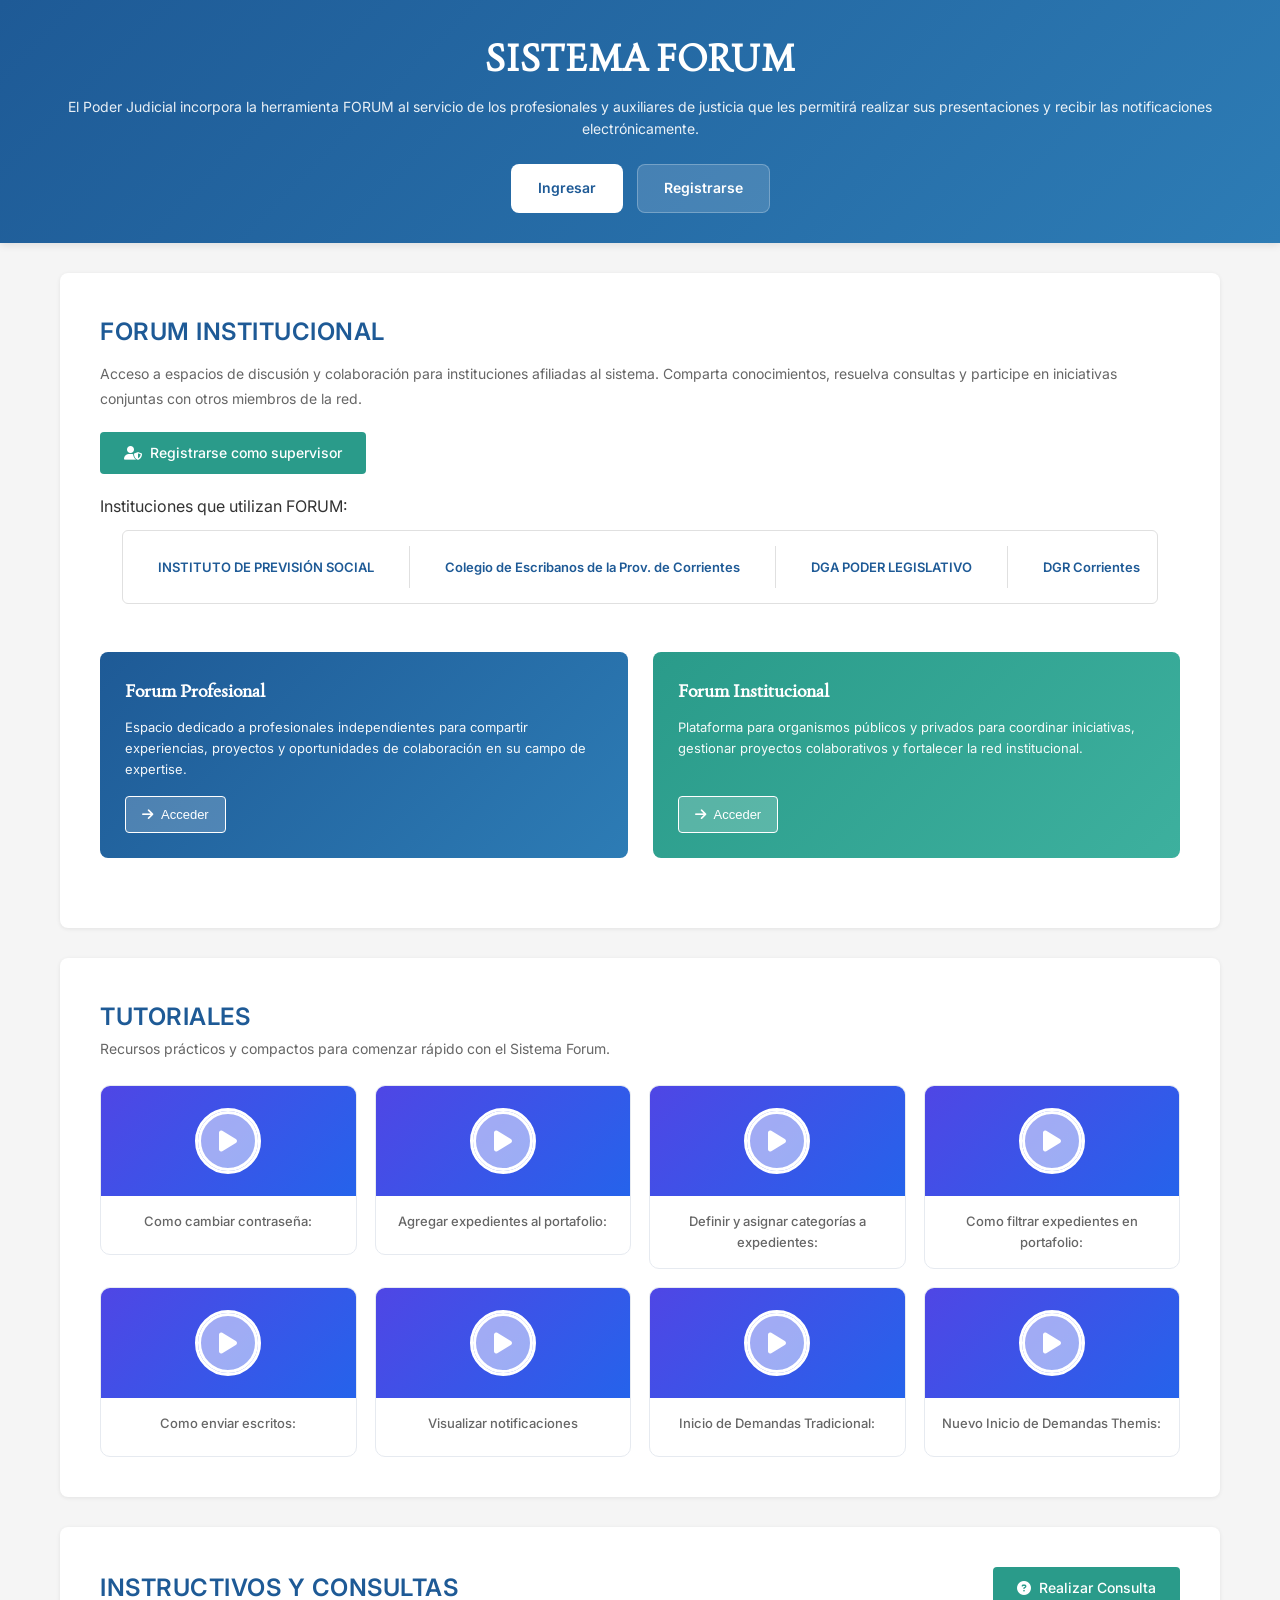
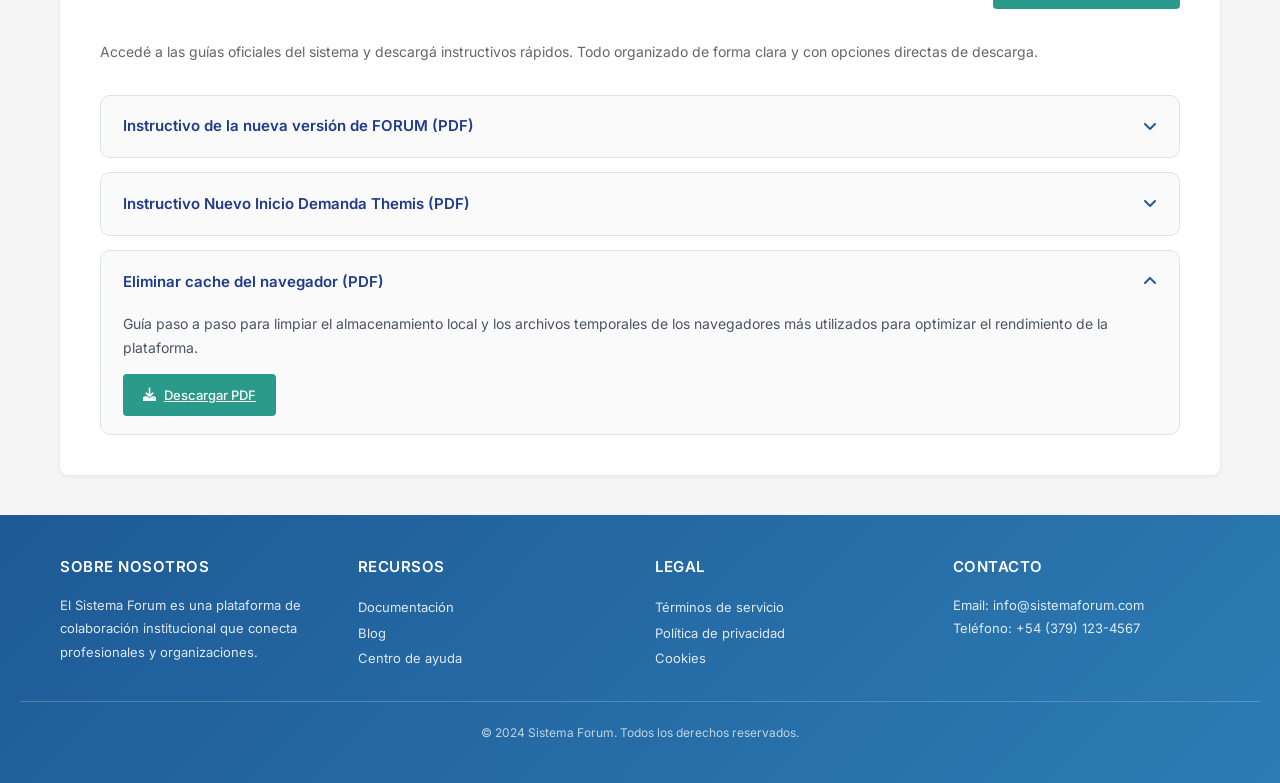
==== commit f680b48c: "Add files via upload" ====
--- a/sistema_forum (1).html
+++ b/sistema_forum (1).html
@@ -28,7 +28,7 @@
       
       <section>
         <div class="section-header">
-          <h2>Forum Institucional</h2>
+          <h2 class="body-title">Forum Institucional</h2>
         </div>
         <p>
           Acceso a espacios de discusión y colaboración para instituciones
@@ -98,7 +98,7 @@
       </section>
 
       <section>
-        <h2>Tutoriales</h2>
+        <h2 class="tutorials-title">Tutoriales</h2>
         <p>
           Recursos prácticos y compactos para comenzar rápido con el Sistema
           Forum.
--- a/styles.css
+++ b/styles.css
@@ -1,3 +1,6 @@
+@import url('https://fonts.googleapis.com/css2?family=Joan&display=swap');
+@import url('https://fonts.googleapis.com/css2?family=Inter:wght@400;500;600&display=swap');
+
 /* Base y Reset */
 * {
   margin: 0;
@@ -6,7 +9,7 @@
 }
 
 body {
-  font-family: -apple-system, BlinkMacSystemFont, "Segoe UI", Roboto, "Helvetica Neue", Arial, sans-serif;
+  font-family: "Inter", -apple-system, BlinkMacSystemFont, "Segoe UI", Roboto, "Helvetica Neue", Arial, sans-serif;
   background-color: #f5f5f5;
   color: #333;
   line-height: 1.6;
@@ -23,6 +26,7 @@
 }
 
 header h1 {
+  font-family: "Joan", serif;
   font-size: 36px;
   font-weight: 600;
   margin-bottom: 8px;
@@ -141,11 +145,17 @@
 }
 
 section h2 {
+  font-family: "Joan", serif;
   font-size: 24px;
   font-weight: 600;
   color: #1e5a96;
   text-transform: uppercase;
   letter-spacing: 0.5px;
+}
+
+.tutorials-title,
+.body-title {
+  font-family: "Inter", sans-serif !important;
 }
 
 section > p:first-of-type {
@@ -187,6 +197,7 @@
 }
 
 .forum-card h3 {
+  font-family: "Joan", serif;
   font-size: 18px;
   font-weight: 600;
   margin-bottom: 12px;
@@ -212,6 +223,14 @@
   transition: all 0.3s;
   align-self: flex-start;
   display: inline-flex;
+  align-items: center;
+  gap: 8px;
+}
+
+.forum-card-button a {
+  color: white;
+  text-decoration: none;
+  display: flex;
   align-items: center;
   gap: 8px;
 }
